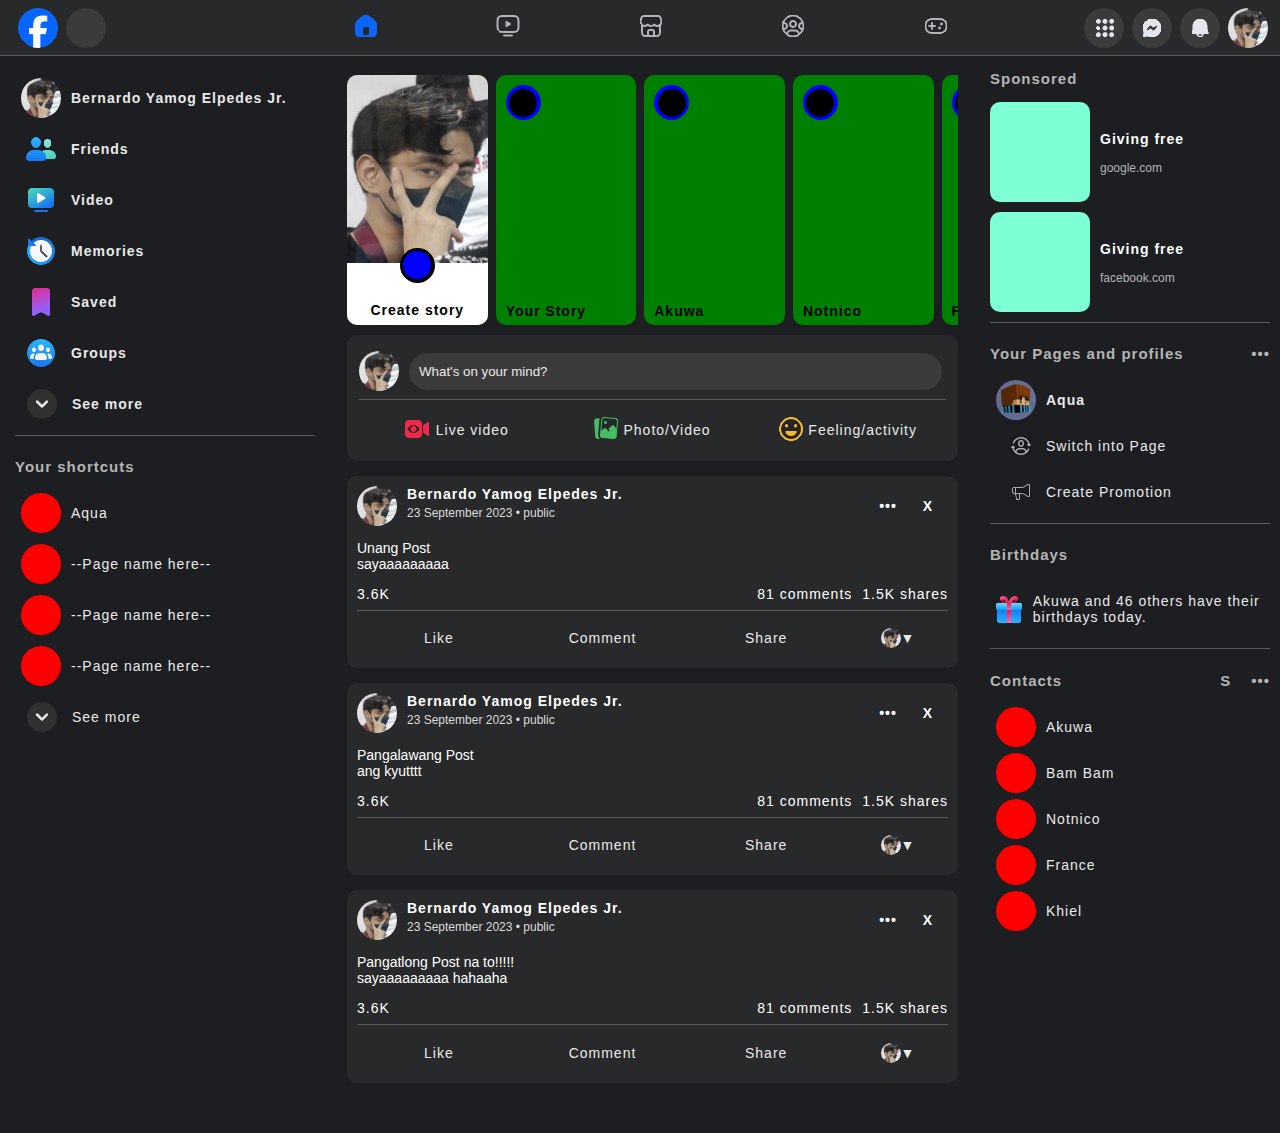
==== index.html @ e3b0974e "Rename facebook.html to index.html" ====
<!DOCTYPE html>
<html lang="en">
  <head>
    <meta charset="UTF-8" />
    <meta name="viewport" content="width=device-width, initial-scale=1.0" />
    <title>Facebook</title>
    <link rel="stylesheet" href="styles/header.css" />
    <link rel="stylesheet" href="styles/body.css" />
    <link rel="stylesheet" href="styles/general.css" />
    <link rel="stylesheet" href="styles/story.css" />
    <link rel="stylesheet" href="styles/createpost.css" />
    <link rel="stylesheet" href="styles/singlepostholder.css" />
    <link rel="stylesheet" href="styles/sponsor.css">
    <link rel="stylesheet" href="styles/yourpageandprofile.css">
    <link rel="stylesheet" href="styles/contact.css">
    <link rel="stylesheet" href="styles/birthday.css">
    <link rel="stylesheet" href="styles/profilesection.css">
    
    <link rel="icon" href="img/facebook-logo.png">
  </head>
  <body>
    <div class="header">
      <div class="left-section">
        <div class="facebook-logo icon">
          <img src="img/facebook-logo.png" alt="" />
        </div>
        <div class="search-button"></div>
      </div>
      <div class="mid-section">
        <div class="button-holder">
          <div class="home-button">
            <img src="img/home-icon.png" alt="">
          </div>
        </div>
        <div class="button-holder">
          <div class="video-button">
            <img src="img/video-icon.png" alt="">
          </div>
        </div>
        <div class="button-holder">
          <div class="marketplace-button">
            <img src="img/marketplace-icon.png" alt="">
          </div>
        </div>
        <div class="button-holder">
          <div class="groups-button">
            <img src="img/groups-icon.png" alt="">
          </div>
        </div>
        <div class="button-holder">
          <div class="gaming-button">
            <img src="img/gaming-icon.png" alt="">
          </div>
        </div>
      </div>
      <div class="right-section">
        <div class="menu-button">
          <img src="img/menu-icon.png" alt="">
        </div>
        <div class="message-button">
          <img src="img/message-icon.png" alt="">
        </div>
        <div class="notification-button">
          <img src="img/notification-icon.png" alt="">
        </div>
        <div class="profile-button profile">
          <img src="img/profile.jpg" alt="">
        </div>
      </div>
    </div>

    <div class="body-section">

      <div class="body-left-section">
        <div class="profile-shortcut-section">
          <button class="main-profile-button">
            <div class="main-profile profile">
              <img src="img/profile.jpg" alt="">
            </div>
            <div class="main-profile-name"><p>Bernardo Yamog Elpedes Jr.</p></div>
          </button>
          <button class="friends-button">
            <div class="friends-logo icon">
              <img src="img/friends-icon.png" alt="">
            </div>
            <div class="friends"><p>Friends</p></div>
          </button>
          <button class="video-button">
            <div class="video-logo icon">
              <img src="img/video-side-icon.png" alt="">
            </div>
            <div class="video"><p>Video</p></div>
          </button>
          <button class="memories-button">
            <div class="memories-logo icon">
              <img src="img/memories-icon.png" alt="">
            </div>
            <div class="memories"><p>Memories</p></div>
          </button>
          <button class="saved-button">
            <div class="saved-logo icon">
              <img src="img/saved-icon.png" alt="">
            </div>
            <div class="saved"><p>Saved</p></div>
          </button>
          <button class="groups-button">
            <div class="groups-logo icon">
              <img src="img/groups-side-icon.png" alt="">
            </div>
            <div class="groups"><p>Groups</p></div>
          </button>
          <button class="see-more-button">
            <div class="see-more-logo icon">
              <img src="img/seemore-icon.png" alt="">
            </div>
            <div class="see-more"><p>See more</p></div>
          </button>
        </div>
        <hr>
        <div class="your-shortcut-section">
          <div class="section-title"><p>Your shortcuts</p></div>
          <button class="shortcut-button">
            <div class="shortcut-logo icon"></div>
            <div class="shortcut-name"><p>Aqua</p></div>
          </button>
          <button class="shortcut-button">
            <div class="shortcut-logo"></div>
            <div class="shortcut-name"><p>--Page name here--</p></div>
          </button>
          <button class="shortcut-button">
            <div class="shortcut-logo"></div>
            <div class="shortcut-name"><p>--Page name here--</p></div>
          </button>
          <button class="shortcut-button">
            <div class="shortcut-logo"></div>
            <div class="shortcut-name"><p>--Page name here--</p></div>
          </button>
          <button class="see-more-button">
            <div class="see-more-logo icon">
              <img src="img/seemore-icon.png" alt="">
            </div>
            <div class="see-more"><p>See more</p></div>
          </button>
        </div>
      </div>

      <div class="body-post-container">

        <div class="story-holder">
          <div class="story">
            <div class="profile-holder profile">
              <img src="img/profile.jpg" alt="">
            </div>
            <div class="bottom-part">
              <div class="circle-outer">
                <div class="circle-inner"></div>
              </div>
              <p>Create story</p>
            </div>
          </div>
          <div class="story">
            <div class="profile-circle-outer">
              <div class="profile-circle-inner"></div>
            </div>
            <div class="friend-name-story">
              <p>Your Story</p>
            </div>
          </div>
          <div class="story">
            <div class="profile-circle-outer">
              <div class="profile-circle-inner"></div>
            </div>
            <div class="friend-name-story">
              <p>Akuwa</p>
            </div>
          </div>
          <div class="story">
            <div class="profile-circle-outer">
              <div class="profile-circle-inner"></div>
            </div>
            <div class="friend-name-story">
              <p>Notnico</p>
            </div>
          </div>
          <div class="story">
            <div class="profile-circle-outer">
              <div class="profile-circle-inner"></div>
            </div>
            <div class="friend-name-story">
              <p>Franco</p>
            </div>
          </div>
          <div class="story">
            <div class="profile-circle-outer">
              <div class="profile-circle-inner"></div>
            </div>
            <div class="friend-name-story">
              <p>Dev</p>
            </div>
          </div>
        
          
        </div>

        <div class="post-part">
          <div class="create-post-section">
            <div class="row upper-row">
              <div class="main-profile-holder profile">
                <img src="img/profile.jpg" alt="">
              </div>
              <input
                class="text-box"
                type="text"
                placeholder="What's on your mind?"
              />
            </div>
            <hr />
            <div class="row bottom">
              <button class="live-button">
                <div class="img-button-icon">
                  <img src="img/live-video-icon.png" alt="">
                </div>
                <p>Live video</p>
              </button>
              <button class="photovideo-button">
                <div class="img-button-icon">
                  <img src="img/photo-video-icon.png" alt="">
                </div>
                <p>Photo/Video</p>
              </button>
              <button class="feeling-button">
                <div class="img-button-icon">
                  <img src="img/feeling-icon.png" alt="">
                </div>
                <p>Feeling/activity</p>
              </button>
            </div>
          </div>

          <div class="single-post-holder">
            <div class="post-upper-row">
              <div class="profile-picture profile">
                <img src="img/profile.jpg" alt="">
              </div>
              <div class="profile-info">
                <div class="profile-name">
                  <p>Bernardo Yamog Elpedes Jr.</p>
                </div>
                <div class="time-posted">
                  <p>23 September 2023 &#x2022 public</p>
                </div>
              </div>
              <div class="option-button">
                <p>&#x2022&#x2022&#x2022</p>
              </div>
              <div class="post-close-button">
                <p>X</p>
              </div>
            </div>
            <div class="post-caption-section">
              <p>
                Unang Post <br>
                sayaaaaaaaaa
              </p>
            </div>
            <div class="engagement-section">
              <div class="react-count"><p>3.6K</p></div>
              <div class="right-engagement-section">
                <div class="comment-count"><p>81 comments</p></div>
                <div class="share-count"><p>1.5K shares</p></div>
              </div>
            </div>
            <hr />
            <div class="reaction-button">
              <button class="like-button"><p>Like</p></button>
              <button class="comment-button"><p>Comment</p></button>
              <button class="share-button"><p>Share</p></button>
              <button class="change-profile">
                <div class="change-profile-picture profile">
                  <img src="img/profile.jpg" alt="">
                </div>
                <p>&#x25BC</p>
              </button>
            </div>
          </div>
          
          <div class="single-post-holder">
            <div class="post-upper-row">
              <div class="profile-picture profile">
                <img src="img/profile.jpg" alt="">
              </div>
              <div class="profile-info">
                <div class="profile-name">
                  <p>Bernardo Yamog Elpedes Jr.</p>
                </div>
                <div class="time-posted">
                  <p>23 September 2023 &#x2022 public</p>
                </div>
              </div>
              <div class="option-button">
                <p>&#x2022&#x2022&#x2022</p>
              </div>
              <div class="post-close-button">
                <p>X</p>
              </div>
            </div>
            <div class="post-caption-section">
              <p>
                Pangalawang Post <br> 
                ang kyutttt
              </p>
            </div>
            <div class="engagement-section">
              <div class="react-count"><p>3.6K</p></div>
              <div class="right-engagement-section">
                <div class="comment-count"><p>81 comments</p></div>
                <div class="share-count"><p>1.5K shares</p></div>
              </div>
            </div>
            <hr />
            <div class="reaction-button">
              <button class="like-button"><p>Like</p></button>
              <button class="comment-button"><p>Comment</p></button>
              <button class="share-button"><p>Share</p></button>
              <button class="change-profile">
                <div class="change-profile-picture profile">
                  <img src="img/profile.jpg" alt="">
                </div>
                <p>&#x25BC</p>
              </button>
            </div>
          </div>

          <div class="single-post-holder">
            <div class="post-upper-row">
              <div class="profile-picture profile">
                <img src="img/profile.jpg" alt="">
              </div>
              <div class="profile-info">
                <div class="profile-name">
                  <p>Bernardo Yamog Elpedes Jr.</p>
                </div>
                <div class="time-posted">
                  <p>23 September 2023 &#x2022 public</p>
                </div>
              </div>
              <div class="option-button">
                <p>&#x2022&#x2022&#x2022</p>
              </div>
              <div class="post-close-button">
                <p>X</p>
              </div>
            </div>
            <div class="post-caption-section">
              <p>
                Pangatlong Post na to!!!!! <br> 
                sayaaaaaaaaa hahaaha
              </p>
            </div>
            <div class="engagement-section">
              <div class="react-count"><p>3.6K</p></div>
              <div class="right-engagement-section">
                <div class="comment-count"><p>81 comments</p></div>
                <div class="share-count"><p>1.5K shares</p></div>
              </div>
            </div>
            <hr />
            <div class="reaction-button">
              <button class="like-button"><p>Like</p></button>
              <button class="comment-button"><p>Comment</p></button>
              <button class="share-button"><p>Share</p></button>
              <button class="change-profile">
                <div class="change-profile-picture profile">
                  <img src="img/profile.jpg" alt="">
                </div>
                <p>&#x25BC</p>
              </button>
            </div>
          </div>
        
        
        </div>
      </div>


      <div class="body-right-section">
        <div class="sponsored-section">
          <div class="section-title"><p>Sponsored</p></div>
          <div class="sponsor-holder">
            <div class="sponsor-logo"></div>
            <div class="sponsor-info">
              <div class="sponsor-title"><p>Giving free</p></div>
              <div class="sponsor-site"><p>google.com</p></div>
            </div>
          </div>
          
          <div class="sponsor-holder">
            <div class="sponsor-logo"></div>
            <div class="sponsor-info">
              <div class="sponsor-title"><p>Giving free</p></div>
              <div class="sponsor-site"><p>facebook.com</p></div>
            </div>
          </div>
        </div>

        <hr>

        <div class="your-pages-and-profiles-section">
          <div class="section-title"><p>Your Pages and profiles</p>
            <div class="change-page-option"><p>&#x2022&#x2022&#x2022</p></div>
          </div>
          <button class="page-button">
            <div class="page-profile">
              <img src="img/Aquapfp.jpg" alt="">
            </div>
            <div class="page-name"><p>Aqua</p></div>
          </button>
          <button class="switch-into-page-button">
            <div class="switch-into-logo">
              <img src="img/switch-into-page-icon.png" alt="">
            </div>
            <p>Switch into Page</p></button>
          <button class="create-promotion-button">
            <div class="create-promotion-logo">
              <img src="img/create-promotion-icon.png" alt="">
            </div>
            <p>Create Promotion</p>
          </button>

        </div>
        <hr>
        <div class="birthday-section">
          <div class="section-title">
            <p>Birthdays</p>
          </div>
          <button class="birthday-button">
            <div class="gift-logo">
              <img src="img/gift-icon.png" alt="">
            </div>
            <div class="birtday-info">
              <p>Akuwa and 46 others have their birthdays today.</p></div>
          </button>
        </div>
        <hr>
        <div class="contact-section">
          <div class="section-title"><p>Contacts</p>
            <div class="right-contact-section">
              <div class="contact-search-button"><p>S</p></div>
              <div class="contact-option-button"><p>&#x2022&#x2022&#x2022</p></div>
            </div>
          </div>
          <button class="contact-person">
            <div class="friend-profile"></div>
            <div class="friend-name"><p>Akuwa</p></div>
          </button>
          <button class="contact-person">
            <div class="friend-profile"></div>
            <div class="friend-name"><p>Bam Bam</p></div>
          </button>
          <button class="contact-person">
            <div class="friend-profile"></div>
            <div class="friend-name"><p>Notnico</p></div>
          </button>
          <button class="contact-person">
            <div class="friend-profile"></div>
            <div class="friend-name"><p>France</p></div>
          </button>
          <button class="contact-person">
            <div class="friend-profile"></div>
            <div class="friend-name"><p>Khiel</p></div>
          </button>
        </div>
      </div>
    </div>
  </body>
</html>
---- styles/header.css ----
.header {
  position: fixed;
  display: flex;
  justify-content: space-between;
  align-items: center;
  height: 55px;
  background-color: #28292a;
  top: 0;
  left: 0;
  right: 0;
  z-index: 100;
  border-bottom-style: solid;
  border-bottom-color: rgb(90, 90, 90);
  border-bottom-width: 1px;
}

.left-section {
  /* background-color: aqua; */
  height: 40px;
  min-width: 240px;
  max-width: 400px;
  display: flex;
  align-items: center;
  padding-left: 18px;
}

.facebook-logo {
  /* background-color: blue; */
  height: 40px;
  width: 40px;
  border-radius: 20px;
  
}

.facebook-logo img {
  width: 100%;
  height: 100%;
  object-fit: cover;
}

.search-button {
  background-color: rgb(59, 59, 59);
  margin-left: 8px;
  height: 40px;
  width: 40px;
  border-radius: 20px;
  
}


.mid-section {
  /* background-color: pink; */
  height: 45px;
  min-width: 670px;
  max-width: 1000px;
  display: flex;
  justify-content: space-between;
}

.button-holder {
  background-color: transparent;
  height: 45px;
  width: 100px;
  border-radius: 8px;
  display: flex;
  justify-content: center;
  align-items: center;
}




.right-section {
  /* background-color: aqua; */
  height: 40px;
  min-width: 225px;
  display: flex;
  justify-content: right;
  padding-right: 12px;
}

.menu-button,
.message-button,
.notification-button,
.profile-button {
  background-color: rgb(59, 59, 59);
  margin-left: 8px;
  height: 40px;
  width: 40px;
  border-radius: 20px;
  display: flex;
  align-items: center;
  justify-content: center;
  
}

.profile {
  overflow: hidden;
}

.profile img{
  height: 100%;
  width: 100%;
  object-fit: cover;
}

.right-section img {
  object-fit: cover;
}
---- styles/body.css ----
.body-section {
  background-color: rgb(53, 53, 53);
  display: flex;
  justify-content: space-between;
  left: 0;
  right: 0;
  height: fit-content;
  width: 100%;
  margin-top: 55px;
  background-color: #1c1e21;
  
}

.body-left-section {
  /* background-color: cadetblue; */
  min-width: 300px;
  max-width: 400px;
  padding-left: 15px;
  padding-top: 20px;
  padding-bottom: 50px;
}

.body-post-container {
  /* background-color: aqua; */
  min-width: 400px;
  max-width: 670px;
  padding-left: 32px;
  padding-right: 32px;
  padding-top: 20px;
  padding-bottom: 50px;
  display: block;
  align-content: center;
  justify-content: center;
}

.post-part {
  /* background-color: aliceblue; */
  overflow-y: inherit;
}

.body-right-section {
  /* background-color: pink; */
  min-width: 280px;
  max-width: 280px;
  padding-right: 10px;
  right: 0;
}
---- styles/general.css ----
body {
  margin: 0;
  padding: 0;
}

p {
  font-family: Segoe UI Historic, Segoe UI, Helvetica, Arial, sans-serif;
  font-weight: bolder;
  font-size: 14px;
  letter-spacing: 1px;
  
}

hr {
  height: .2px;
  background-color: rgb(90, 90, 90);;
  border-style: none;
}

button {
  background-color: transparent;
  border-radius: 5px;
  border-style: none;
}

.icon {
  display: flex;
  align-items: center;
  justify-content: center;
}

.section-title {
  color: rgb(180, 180, 180);
  /* background-color: gray; */
  display: flex;
  justify-content: space-between;
  
}

.section-title p{
  font-size: 15px;

  font-weight: 600;
}
---- styles/story.css ----
.story-holder {
  /* background-color: yellow; */
  height: 250px;
  display: flex;
  flex-direction: row;
  margin-bottom: 10px;
  overflow-x: auto;
  overflow-y: hidden;
  scrollbar-width: none;

}

.story {
  background-color: green;
  height: 250px;
  max-width: 140.625px;
  min-width: 140.625px;
  border-radius: 10px;
  display: grid;
  row-gap: 0px;
  column-gap: 0;
  overflow: hidden;
  position: relative;
  margin-right: 8px;
}

.profile-holder {
  background-color: blue;
  width: 100%;
  height: 187.5px;
}

.bottom-part {
  background-color: white;
  width: 140.625px;
  height: 62.5px;
  display: flex;
  justify-content: center;
  padding-top: 25px;
  position: relative;
}

.circle-outer {
  background-color: black;
  position: absolute;
  height: 35px;
  width: 35px;
  border-radius: 17.5px;
  display: flex;
  align-items: center;
  justify-content: center;
  top: -15px;
}

.circle-inner {
  background-color: blue;
  position: absolute;
  height: 28px;
  width: 28px;
  border-radius: 14px;
}

.profile-circle-outer {
  background-color: blue;
  position: absolute;
  height: 35px;
  width: 35px;
  border-radius: 17.5px;
  display: flex;
  align-items: center;
  justify-content: center;
  top: 10px;
  left: 10px;
}

.profile-circle-inner {
  background-color: black;
  position: absolute;
  height: 28px;
  width: 28px;
  border-radius: 14px;
}

.friend-name-story {
  position: absolute;
  bottom: -8px;
  left: 10px;
}
---- styles/createpost.css ----
.create-post-section {
  background-color: #28292a;
  height: 100px;
  padding: 16px 12px 10px;
  display: block;
  border-radius: 10px;
}

.main-profile-holder {
  background-color: red;
  height: 40px;
  width: 40px;
  border-radius: 20px;
}

.row {
  /* background-color: bisque; */
  display: flex;
  align-items: center;
  justify-content: center;
}

.upper-row {
  display: grid;
  grid-template-columns: 40px 1fr;
  column-gap: 10px;
}

.text-box {
  background-color: rgb(59, 59, 59); 
  height: 35px;
  width: 97%;
  border-radius: 20px;
  padding-left: 10px;
  border-style: none;
  color: #ffffff;
}

.text-box::placeholder {
  color: #e9e9e9;
}


.bottom {
  /* background-color: white; */
  border-width: 20px;
  display: grid;
  grid-template-columns: 1fr 1fr 1fr;
}

.live-button,
.photovideo-button,
.feeling-button {
  display: flex;
  align-items: center;
  justify-content: center;
}

.img-button-icon {
  margin-right: 5px;
}

button p {
  color: #e9e9e9;
  font-weight: 300;
}
---- styles/singlepostholder.css ----
.single-post-holder {
  background-color: #28292a;
  height: fit-content;
  margin-top: 15px;
  border-radius: 10px;
  padding: 10px;
}

.post-upper-row {
  /* background-color: bisque; */
  display: grid;
  grid-template-columns: 50px 1fr 40px 40px;
  height: 40px;
}

.profile-picture {
  background-color: red;
  height: 40px;
  width: 40px;
  border-radius: 20px;
}

.profile-info {
  /* background-color: blue; */
  height: 40px;
  display: grid;
  grid-template-columns: 1fr;

}

.profile-info div {
  height: 20px;
}

.profile-info p {
  color: white;
  padding: 0;
  margin: 0;
}

.time-posted p{
  color: rgb(219, 219, 219);
  font-weight: 200;
  font-size: 12px;
  letter-spacing: normal;
}

.post-close-button,
.option-button {
  /* background-color: aliceblue; */
  border-radius: 10px;
  display: flex;
  align-items: center;
  justify-content: center;
  
}




.post-close-button p,
.option-button p{
  padding: 0;
  margin: 0;
  color: white;
}

.post-caption-section {
  height: fit-content;
  word-wrap: break-word;
  color: white;
  font-weight: 100;
  
}

.post-caption-section p{
  letter-spacing: normal;
}

.engagement-section {
  /* background-color: aliceblue; */
  color: white;
  padding: 0;
  display: flex;
  justify-content: space-between;
}

.engagement-section p {
  font-weight: 200;
  margin: 0;
}

.right-engagement-section {
  display: flex; 
  justify-content: space-between;
  gap: 10px;
}

.reaction-button p {
  margin: 0;
}

.reaction-button {
  /* background-color: bisque; */
  display: grid;
  grid-template-columns: 1fr 1fr 1fr 100px;
}

.reaction-button button {
  height: 40px;
}

.change-profile {
  display: flex;
  justify-content: center;
  align-items: center;
}

.change-profile-picture {
  background-color: red;
  height: 20px;
  width: 20px;
  border-radius: 10px;
}
---- styles/sponsor.css ----
.sponsored-section {
  /* background-color: rgb(43, 43, 43); */
  height: fit-content;
}



.sponsor-holder {
  /* background-color: aliceblue; */
  display: flex;
  align-items: center;
  margin-bottom: 10px;

}

.sponsor-holder p {
  color: white;
}

.sponsor-logo {
  background-color: aquamarine;
  height: 100px;
  width: 100px;
  margin-right: 10px;
  border-radius: 10px;
}



.sponsor-site p{
  font-size: 12px;
  font-weight: 200;
  letter-spacing: normal;
  color: rgb(180, 180, 180);
}
---- styles/yourpageandprofile.css ----
.your-pages-and-profiles-section {
  /* background-color: black; */
  height: fit-content;
  display: block;

}

.your-pages-and-profiles-section button {
  width: 100%;
  display: flex;
  align-items: center;
}



.page-button {
  display: flex;
  align-items: center;
}

.page-button p{
  font-weight: bold;
}

.create-promotion-logo,
.switch-into-logo {
  /* background-color: red; */
  height: 30px;
  width: 30px;
  border-radius: 15px;
  margin-right: 10px;
  margin-left: 10px;
  overflow: hidden;
  display: flex;
  align-items: center;
  justify-content: center;
}


.page-profile {
  /* background-color: red; */
  height: 40px;
  width: 40px;
  border-radius: 20px;
  margin-right: 10px;
  overflow: hidden;
}

.page-profile img {
  height: 100%;
  width: 100%;
  transform: scale(1.3);
}
---- styles/contact.css ----
.right-contact-section {
  display: flex;

}

.contact-search-button {
  margin-right: 20px;
}



.contact-person {
  width: 100%;
  display: flex;
  align-items: center;
}

.friend-profile {
  background-color: red;
  height: 40px;
  width: 40px;
  border-radius: 20px;
  margin-right: 10px;
}
---- styles/birthday.css ----
.birthday-button {
  display: flex;
  align-items: center;
  height: fit-content;
  width: 100%;
  word-wrap: break-word;
  text-align: left;
}

.gift-logo {
  /* background-color: red; */
  height: 40px;
  width: 40px;
  border-radius: 20px;
  margin-right: 10px;
  display: flex;
  align-items: center;
  justify-content: center;
}

.birthday-info p{
  padding: 0;
}
---- styles/profilesection.css ----
.profile-shortcut-section p {
  font-weight: bold;
}

.profile-shortcut-section button{
  display: flex;
  align-items: center;
  width: 100%;
  margin-bottom: 5px;
}

.main-profile,
.friends-logo,
.video-logo,
.memories-logo,
.saved-logo,
.groups-logo{
  /* background-color: red; */
  height: 40px;
  width: 40px;
  border-radius: 20px;
  margin-right: 10px;
}

.see-more-logo {
  height: 30px;
  width: 30px;
  border-radius: 15px;
  margin-right: 15px;
  margin-left: 6px;
  overflow: hidden;
  background-size: cover;
}

.your-shortcut-section button{
  display: flex;
  align-items: center;
  width: 100%;
  margin-bottom: 5px;
}

.shortcut-logo {
  background-color: red;
  height: 40px;
  width: 40px;
  border-radius: 20px;
  margin-right: 10px;
}
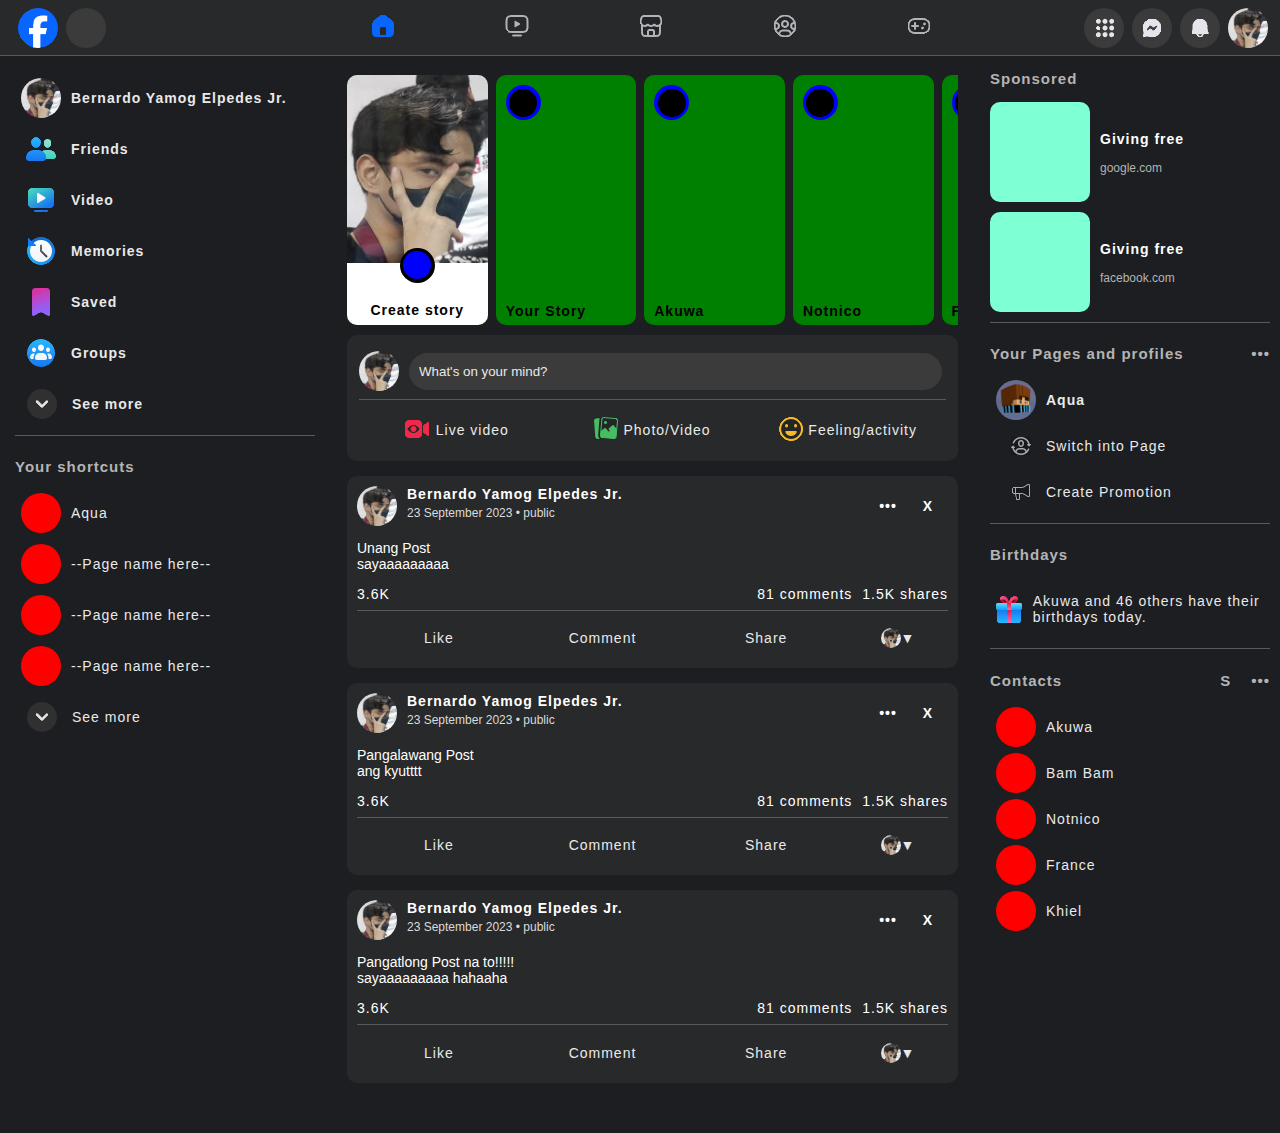
==== commit 64e888f4: "Merge branch 'master' of https://github.com/AquaBlueIce/facebook-clone" ====
--- a/index.html
+++ b/index.html
@@ -17,6 +17,8 @@
     <link rel="stylesheet" href="styles/profilesection.css">
     
     <link rel="icon" href="img/facebook-logo.png">
+
+    <link rel="stylesheet" href="styles/responsive/resp-body.css">
   </head>
   <body>
     <div class="header">
--- a/styles/header.css
+++ b/styles/header.css
@@ -53,18 +53,25 @@
   height: 45px;
   min-width: 670px;
   max-width: 1000px;
-  display: flex;
-  justify-content: space-between;
+  display: grid;
+  grid-template-columns: 1fr 1fr 1fr 1fr 1fr;
 }
 
 .button-holder {
   background-color: transparent;
   height: 45px;
-  width: 100px;
+  width: 100%;
   border-radius: 8px;
   display: flex;
   justify-content: center;
   align-items: center;
+  transition: all .05s ease-in;
+
+}
+
+.button-holder:hover {
+  background-color: rgb(65, 65, 65);
+  cursor: pointer;
 }
 
 
@@ -94,6 +101,16 @@
   
 }
 
+
+.menu-button:hover,
+.message-button:hover,
+.notification-button:hover,
+.profile-button:hover {
+  background-color: rgb(78, 78, 78);
+  cursor: pointer;
+}
+
+
 .profile {
   overflow: hidden;
 }
--- a/styles/body.css
+++ b/styles/body.css
@@ -1,5 +1,5 @@
 .body-section {
-  background-color: rgb(53, 53, 53);
+  background-color:#18191a;
   display: flex;
   justify-content: space-between;
   left: 0;
--- a/styles/general.css
+++ b/styles/general.css
@@ -23,6 +23,11 @@
   border-style: none;
 }
 
+button:hover {
+  background-color: rgb(51, 51, 51);
+  cursor: pointer;
+}
+
 .icon {
   display: flex;
   align-items: center;
--- a/styles/responsive/resp-body.css
+++ b/styles/responsive/resp-body.css
@@ -0,0 +1,15 @@
+@media screen and (max-width: 1100px) {
+  .body-left-section {
+    display: none;
+  }
+}
+
+@media screen and (max-width: 900px) {
+  .body-right-section {
+    display: none;
+  }
+
+  .body-section {
+    justify-content: center;
+  }
+}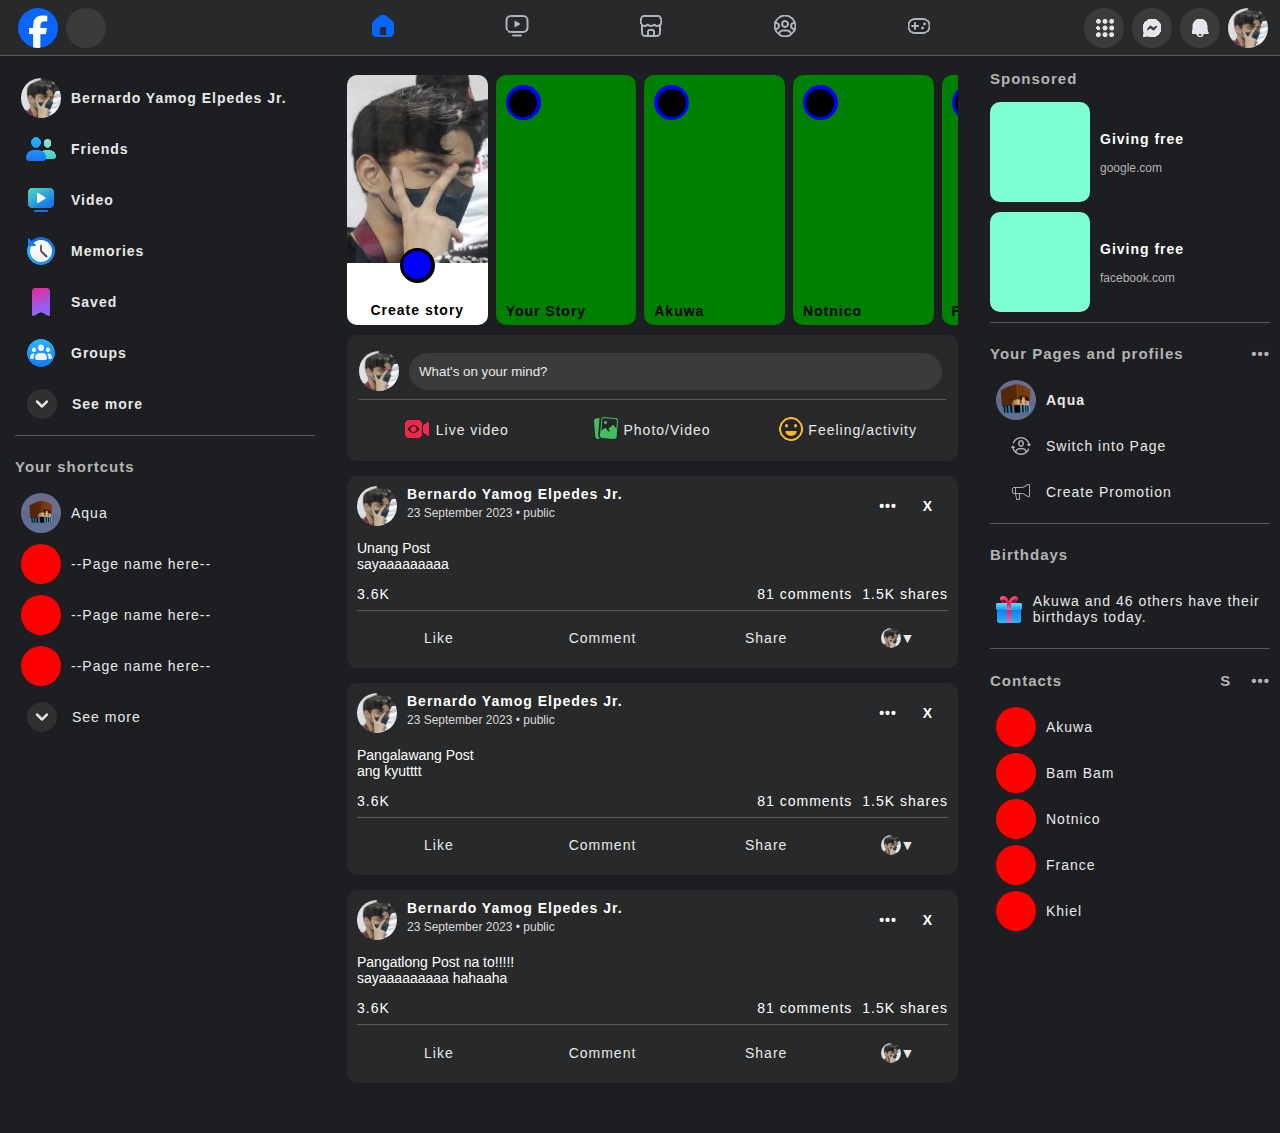
==== commit bc2952be: "Version 2.1" ====
--- a/index.html
+++ b/index.html
@@ -122,7 +122,9 @@
         <div class="your-shortcut-section">
           <div class="section-title"><p>Your shortcuts</p></div>
           <button class="shortcut-button">
-            <div class="shortcut-logo icon"></div>
+            <div class="shortcut-logo">
+              <img src="img/Aquapfp.jpg" alt="">
+            </div>
             <div class="shortcut-name"><p>Aqua</p></div>
           </button>
           <button class="shortcut-button">
--- a/styles/body.css
+++ b/styles/body.css
@@ -19,6 +19,8 @@
   padding-top: 20px;
   padding-bottom: 50px;
 }
+
+
 
 .body-post-container {
   /* background-color: aqua; */
--- a/styles/profilesection.css
+++ b/styles/profilesection.css
@@ -45,4 +45,12 @@
   width: 40px;
   border-radius: 20px;
   margin-right: 10px;
-}+  overflow: hidden;
+}
+
+.shortcut-logo img {
+  height: 100%;
+  width: 100%;
+  object-fit: cover;
+}
+
